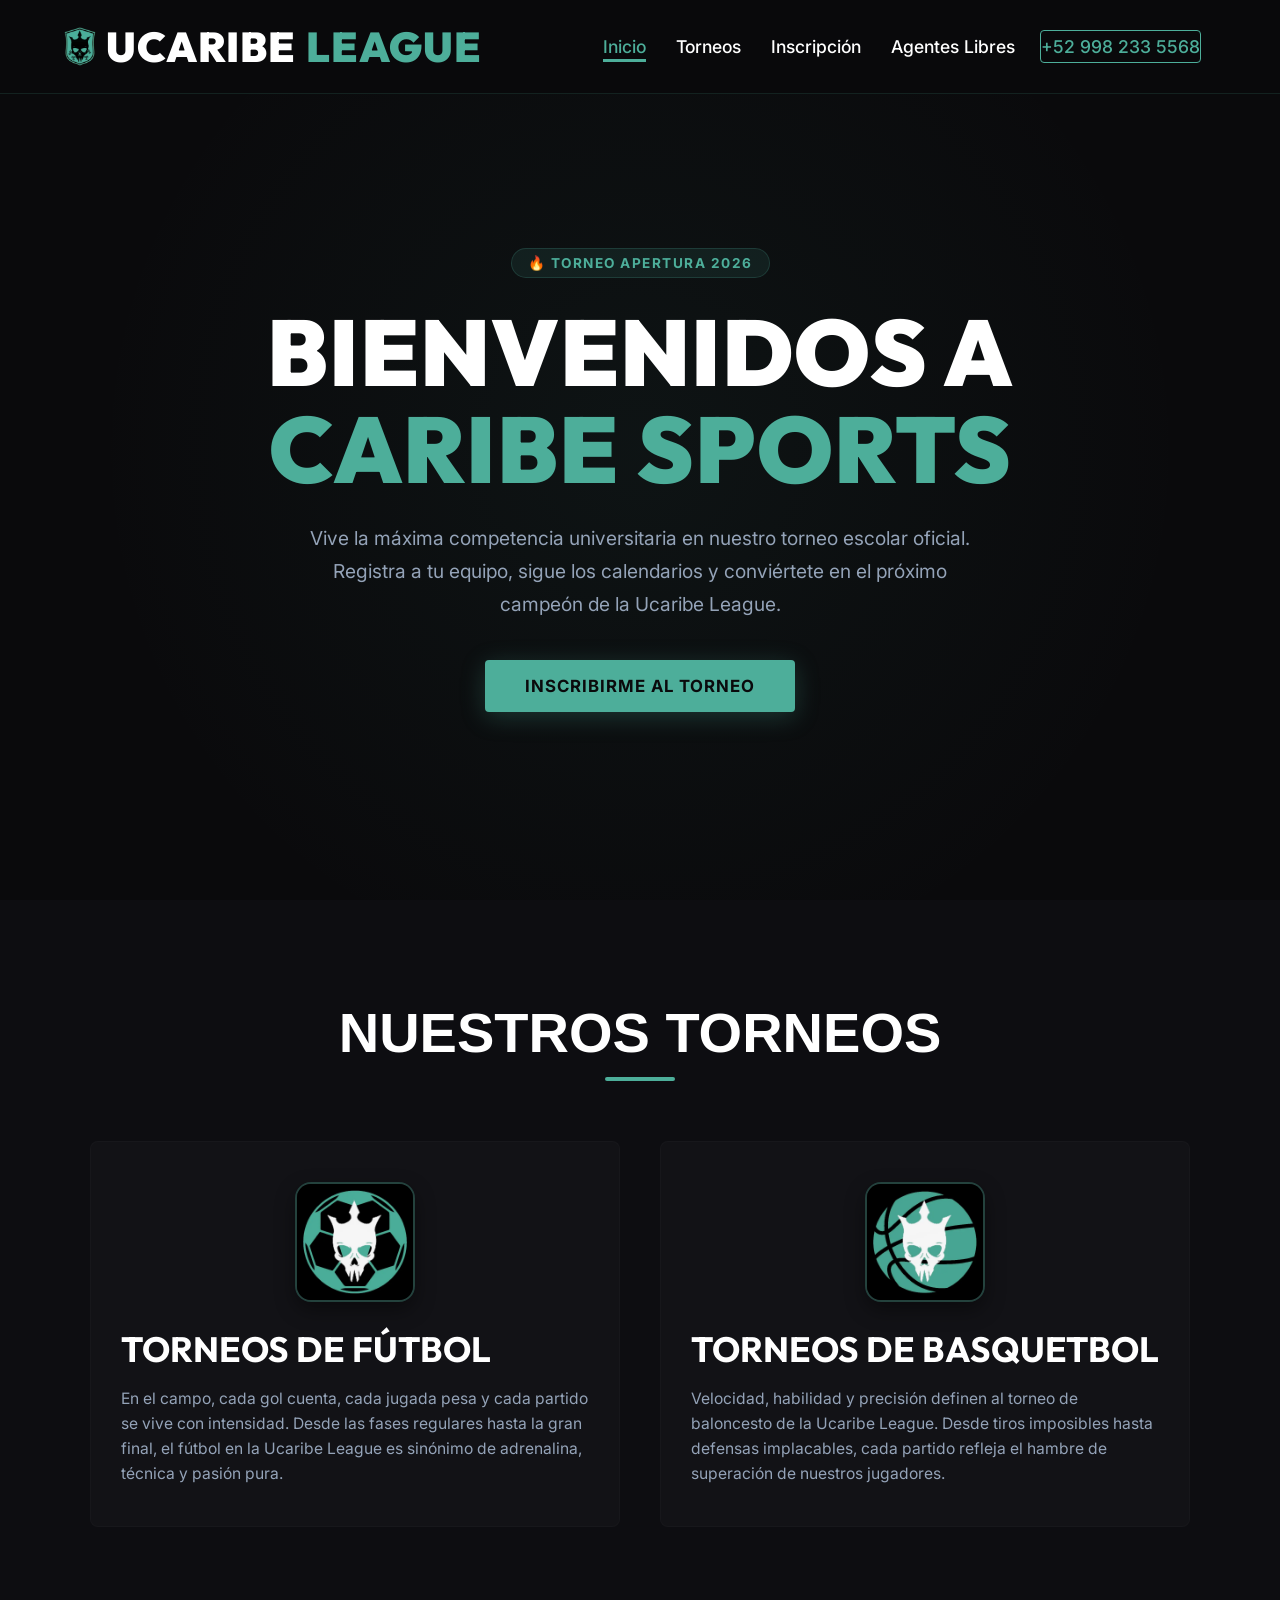
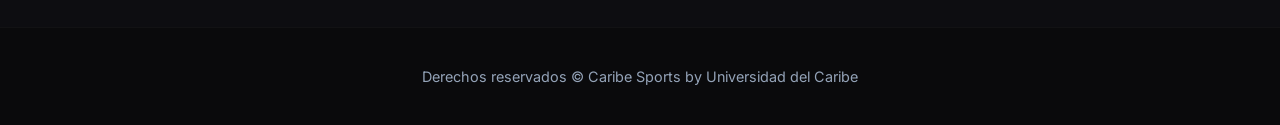
==== index.html @ a1a14f66 "correccion de repositorio" ====
<!DOCTYPE html>
<html lang="es">
<head>
    <meta charset="UTF-8">
    <meta name="viewport" content="width=device-width, initial-scale=1.0">
    <title>Ucaribe League - Caribe Sports</title>
    <link href="https://fonts.googleapis.com/css2?family=Outfit:wght@700;900&family=Inter:wght@400;500;600;700&display=swap" rel="stylesheet">
    <link rel="stylesheet" href="style_index.css">
</head>
<body>

    <header class="navbar">
        <div class="logo">
            <img src="imagenes_ucaribe/logos_ucaribe/logo_ucaribe.png" alt="Logo" class="logo-img">
            UCARIBE<span>LEAGUE</span>
        </div>
        <nav class="nav-links">
            <a href="#" class="active">Inicio</a>
            <a href="torneos.html">Torneos</a>
            <a href="inscripciones.html">Inscripción</a>
            <a href="agentes.html">Agentes Libres</a>
            <a href="https://wa.me/529982335568" target="_blank" class="phone-link">
                +52 998 233 5568
            </a>
        </nav>
    </header>

    <section class="hero-section">
        <div class="hero-center-box">
            <span class="badge">🔥 TORNEO APERTURA 2026</span>
            <h1>Bienvenidos a<br><span>Caribe Sports</span></h1>
            <p>Vive la máxima competencia universitaria en nuestro torneo escolar oficial. Registra a tu equipo, sigue los calendarios y conviértete en el próximo campeón de la Ucaribe League.</p>
            <div class="cta-container">
                <a href="inscripciones.html" class="btn-primary">Inscribirme al Torneo</a>
            </div>
        </div>
    </section>

    <section id="torneos" class="body-section">
        <div class="section-title">
            <h2>Nuestros Torneos</h2>
            <div class="title-underline"></div>
        </div>
        
        <div class="cards-grid">
            <div class="info-card">
                <div class="card-img-wrapper">
                    <img src="imagenes_ucaribe/logos_ucaribe/logo_futbol.png" alt="Torneos de Fútbol" class="card-img">
                </div>
                <h3>TORNEOS DE FÚTBOL</h3>
                <p>En el campo, cada gol cuenta, cada jugada pesa y cada partido se vive con intensidad. Desde las fases regulares hasta la gran final, el fútbol en la Ucaribe League es sinónimo de adrenalina, técnica y pasión pura.</p>
            </div>
            
            <div class="info-card">
                <div class="card-img-wrapper">
                    <img src="imagenes_ucaribe/logos_ucaribe/logo_basquetbol.png" alt="Torneos de Basquetbol" class="card-img">
                </div>
                <h3>TORNEOS DE BASQUETBOL</h3>
                <p>Velocidad, habilidad y precisión definen al torneo de baloncesto de la Ucaribe League. Desde tiros imposibles hasta defensas implacables, cada partido refleja el hambre de superación de nuestros jugadores.</p>
            </div>
        </div>
    </section>

    <footer class="footer-section">
        <p>Derechos reservados © Caribe Sports by Universidad del Caribe</p>
    </footer>

</body>
</html>
---- style_index.css ----
/* RESET GENERAL */
* {
    margin: 0;
    padding: 0;
    box-sizing: border-box;
    scroll-behavior: smooth;
}

:root {
    --base-bg: #0a0a0c;          /* Negro profundo absoluto (fiel a tu petición) */
    --card-bg: #121216;          /* Gris oscuro/negro para contenedores y tarjetas */
    --brand-teal: #4dae9a;       /* Tu color de resaltado exacto para textos y acentos */
    --brand-teal-hover: #3d8f7e;  /* Variación más oscura para efectos hover */
    --text-white: #ffffff;       /* Blanco puro para títulos principales */
    --text-secondary: #94a3b8;   /* Gris suave limpio para párrafos descriptivos */
}

body {
    background-color: var(--base-bg);
    color: var(--text-white);
    font-family: 'Inter', sans-serif; /* Unificamos a Inter para todo el texto base */
    overflow-x: hidden;
}

/* --- 1. HEADER (LOGO IZQUIERDA Y MENÚ DER) --- */
.navbar {
    display: flex;
    justify-content: space-between;
    align-items: center;
    padding: 20px 5%;
    background-color: rgba(10, 10, 12, 0.95);
    backdrop-filter: blur(12px);
    position: fixed;
    width: 100%;
    top: 0;
    left: 0;
    z-index: 1000;
    border-bottom: 1px solid rgba(77, 174, 154, 0.15); /* Línea sutil con tu color de resaltado */
}

.logo {
    display: flex;
    align-items: center;
    gap: 10px; /* <--- Espacio de separación entre la imagen y el texto */
    font-family: 'Outfit', sans-serif;
    font-size: 2.6rem;
    font-weight: 900;
    letter-spacing: 1px;
}

.logo span {
    color: var(--brand-teal); /* Resaltado en tu color */
}

.logo-img {
    height: 40px; /* <--- Ajusta este valor según los píxeles que mida tu logo */
    width: auto;  /* <--- Esto evita que la imagen se deforme o se vea chata */
    object-fit: contain;
}

.nav-links {
    display: flex;
    align-items: center;
}

.nav-links a {
    color: var(--text-white);
    text-decoration: none;
    margin: 0 15px;
    font-weight: 500; /* <-- Deja este grosor fijo */
    font-size: 1.1rem; 
    position: relative;
    padding: 5px 0;
    transition: color 0.3s ease;
}

/* Efecto interactivo inferior con tu color personalizado */
.nav-links a::after {
    content: '';
    position: absolute;
    width: 0;
    height: 3px;
    bottom: 0;
    left: 0;
    background-color: var(--brand-teal);
    transition: width 0.3s ease;
}

.nav-links a:hover::after, .nav-links a.active::after {
    width: 100%;
}

.nav-links a:hover, .nav-links a.active {
    color: var(--brand-teal);
}

.phone-link {
    border: 1px solid var(--brand-teal);
    color: var(--brand-teal) !important;
    padding: 8px 16px;
    border-radius: 4px;
    margin-left: 10px !important;
}

.phone-link:hover {
    background-color: var(--brand-teal);
    color: var(--base-bg) !important; /* Texto negro al pasar el cursor */
}

/* --- 2. HERO PRINCIPAL CENTRADO (BODY) --- */
.hero-section {
    min-height: 100vh;
    display: flex;
    justify-content: center;
    align-items: center;
    text-align: center;
    padding: 100px 20px 40px 20px;
    /* Resplandor radial sutil de fondo usando tu color #4dae9a */
    background: radial-gradient(circle, rgba(77, 174, 154, 0.06) 0%, rgba(10, 10, 12, 0) 70%);
}

.hero-center-box {
    max-width: 800px;
    width: 100%;
    animation: fadeInUp 1s ease-out;
}

.badge {
    background-color: rgba(77, 174, 154, 0.1);
    color: var(--brand-teal);
    padding: 6px 16px;
    border-radius: 50px;
    font-size: 0.85rem;
    font-weight: 700;
    letter-spacing: 1.5px;
    display: inline-block;
    margin-bottom: 25px;
    border: 1px solid rgba(77, 174, 154, 0.2);
}

.hero-center-box h1 {
    font-family: 'Outfit', sans-serif; /* <-- Cambia esta línea */
    font-size: 5.8rem;                 /* <-- Ajusta a 5.8rem para que no rompa en pantallas medianas */
    font-weight: 900;
    line-height: 1.05;
    text-transform: uppercase;
    margin-bottom: 25px;
    letter-spacing: 1px;
}

.hero-center-box h1 span {
    color: var(--brand-teal); /* Destaca "Caribe Sports" con tu color */
}

.hero-center-box p {
    color: var(--text-secondary);
    font-size: 1.2rem;
    line-height: 1.7;
    margin-bottom: 40px;
    max-width: 680px;
    margin-left: auto;
    margin-right: auto;
}

.btn-primary {
    background-color: var(--brand-teal);
    color: var(--base-bg); /* Texto oscuro para contraste perfecto */
    padding: 16px 40px;
    border-radius: 4px;
    text-decoration: none;
    font-weight: 700;
    font-size: 1.05rem;
    text-transform: uppercase;
    letter-spacing: 1px;
    box-shadow: 0 5px 25px rgba(77, 174, 154, 0.25);
    transition: transform 0.3s ease, box-shadow 0.3s ease, background-color 0.3s ease;
    display: inline-block;
}

.btn-primary:hover {
    background-color: var(--brand-teal-hover);
    transform: translateY(-4px);
    box-shadow: 0 8px 30px rgba(77, 174, 154, 0.4);
}

/* --- 3. CUERPO DE TARJETAS DE TORNEOS --- */
.body-section {
    padding: 100px 6%;
    background-color: #0d0d11; /* Fondo ligeramente contrastado pero muy oscuro */
}

.section-title {
    text-align: center;
    margin-bottom: 60px;
}

.section-title h2 {
    font-family: 'Big Shoulders Display', sans-serif;
    font-size: 3.5rem;
    text-transform: uppercase;
}

.title-underline {
    width: 70px;
    height: 4px;
    background-color: var(--brand-teal);
    margin: 12px auto 0 auto;
    border-radius: 2px;
}

.cards-grid {
    display: grid;
    grid-template-columns: repeat(auto-fit, minmax(320px, 1fr));
    gap: 40px;
    max-width: 1100px;
    margin: 0 auto;
}

.info-card {
    background-color: var(--card-bg);
    padding: 40px 30px;
    border-radius: 8px;
    border: 1px solid rgba(255, 255, 255, 0.02);
    transition: transform 0.3s ease, border-color 0.3s ease, box-shadow 0.3s ease;
}

/* Contenedor de la foto de la tarjeta */
.card-img-wrapper {
    width: 120px;          /* <-- Tamaño controlado, ya no se verá gigante */
    aspect-ratio: 1 / 1;   /* Mantiene el formato cuadrado perfecto */
    border-radius: 16px;   /* Bordes suavizados modernos (puedes usar 50% si los quieres circulares) */
    overflow: hidden;     
    margin: 0 auto 25px auto; /* <-- Centra la imagen horizontalmente y le da espacio abajo */
    border: 2px solid rgba(77, 174, 154, 0.3); /* Un borde sutil con tu color turquesa */
    box-shadow: 0 8px 20px rgba(0, 0, 0, 0.4); /* Sombra elegante para que parezca flotar */
}

/* Propiedades de la imagen para que sea responsiva y no se deforme */
.card-img {
    width: 100%;
    height: 100%;
    object-fit: cover;
    transition: transform 0.3s ease;
}

.info-card h3 {
    font-family: 'Outfit', sans-serif; /* <-- Cambia esta línea */
    font-size: 2.2rem;                 /* <-- Sube a 2.2rem para resaltar el título del torneo */
    margin-bottom: 15px;
    color: var(--text-white);
}

.info-card p {
    color: var(--text-secondary);
    font-size: 0.98rem;
    line-height: 1.6;
}

/* --- 4. FOOTER --- */
.footer-section {
    padding: 40px 6%;
    text-align: center;
    border-top: 1px solid rgba(255, 255, 255, 0.03);
    background-color: var(--base-bg);
}

.footer-section p {
    color: var(--text-secondary);
    font-size: 0.9rem;
}

/* ANIMACIÓN DE ENTRADA */
@keyframes fadeInUp {
    from {
        opacity: 0;
        transform: translateY(20px);
    }
    to {
        opacity: 1;
        transform: translateY(0);
    }
}

/* RESPONSIVE DESIGN */
@media (max-width: 1024px) {
    .navbar {
        flex-direction: column;
        gap: 15px;
        padding: 15px 2%;
    }
    .hero-section {
        padding-top: 160px;
    }
    .hero-center-box h1 {
        font-size: 4rem;
    }
}

/* --- DISEÑO ESPECÍFICO PARA TABLETS --- */
@media (max-width: 1024px) and (min-width: 769px) {
    .navbar {
        padding: 20px 4%; /* Reduce un poco los lados del menú */
    }
    
    .nav-links a {
        margin: 0 10px;    /* Junta un poco más los enlaces para que quepan bien */
        font-size: 1rem;   /* Baja sutilmente el tamaño de la letra del menú */
    }

    .hero-center-box h1 {
        font-size: 4.5rem; /* El título se adapta perfectamente sin verse gigante */
    }

    .hero-center-box p {
        font-size: 1.15rem; /* El texto descriptivo se vuelve más compacto */
        max-width: 600px;
    }

    .cards-grid {
        grid-template-columns: repeat(2, 1fr); /* Acomoda las tarjetas en 2 columnas perfectas */
        gap: 25px;
    }
}

@media (max-width: 768px) {
    .nav-links {
        flex-wrap: wrap;
        justify-content: center;
        gap: 8px;
    }
    .nav-links a {
        margin: 0 6px;
        font-size: 0.85rem;
    }
    .hero-center-box h1 {
        font-size: 2.4rem; /* <-- Bajamos un poquito más para asegurar que quepa bien en pantallas chicas */
    }
    .hero-center-box p {
        font-size: 1rem;   /* <-- Texto descriptivo más cómodo para lectura en móvil */
    }
    
    /* --- AQUÍ EMPIEZAN LOS CAMBIOS CLAVE PARA CORREGIR EL TEXTO CORTADO Y LAS TARJETAS --- */
    
    .body-section {
        padding: 40px 5%; /* <-- Esto le da un colchón de aire a los lados para que nada toque las esquinas del cel */
    }

    .section-title h2 {
        font-size: 1.8rem; /* <-- Tamaño perfecto: ya NO se va a cortar el título de "NUESTROS TORNEOS" */
        letter-spacing: 0px;
        line-height: 1.2;
    }

    .cards-grid {
        grid-template-columns: 1fr; /* <-- Obliga a las tarjetas a ponerse una debajo de otra en fila limpia */
        gap: 20px;                  /* <-- Separación ideal entre tarjeta y tarjeta */
        width: 100%;
    }

    .info-card {
        padding: 25px 20px; /* <-- Hace el espacio interior de la tarjeta más compacto para que el texto respire */
    }

    .info-card h3 {
        font-size: 1.5rem;  /* <-- Ajusta los títulos "TORNEOS DE FÚTBOL" y "BASQUETBOL" para celular */
    }
}
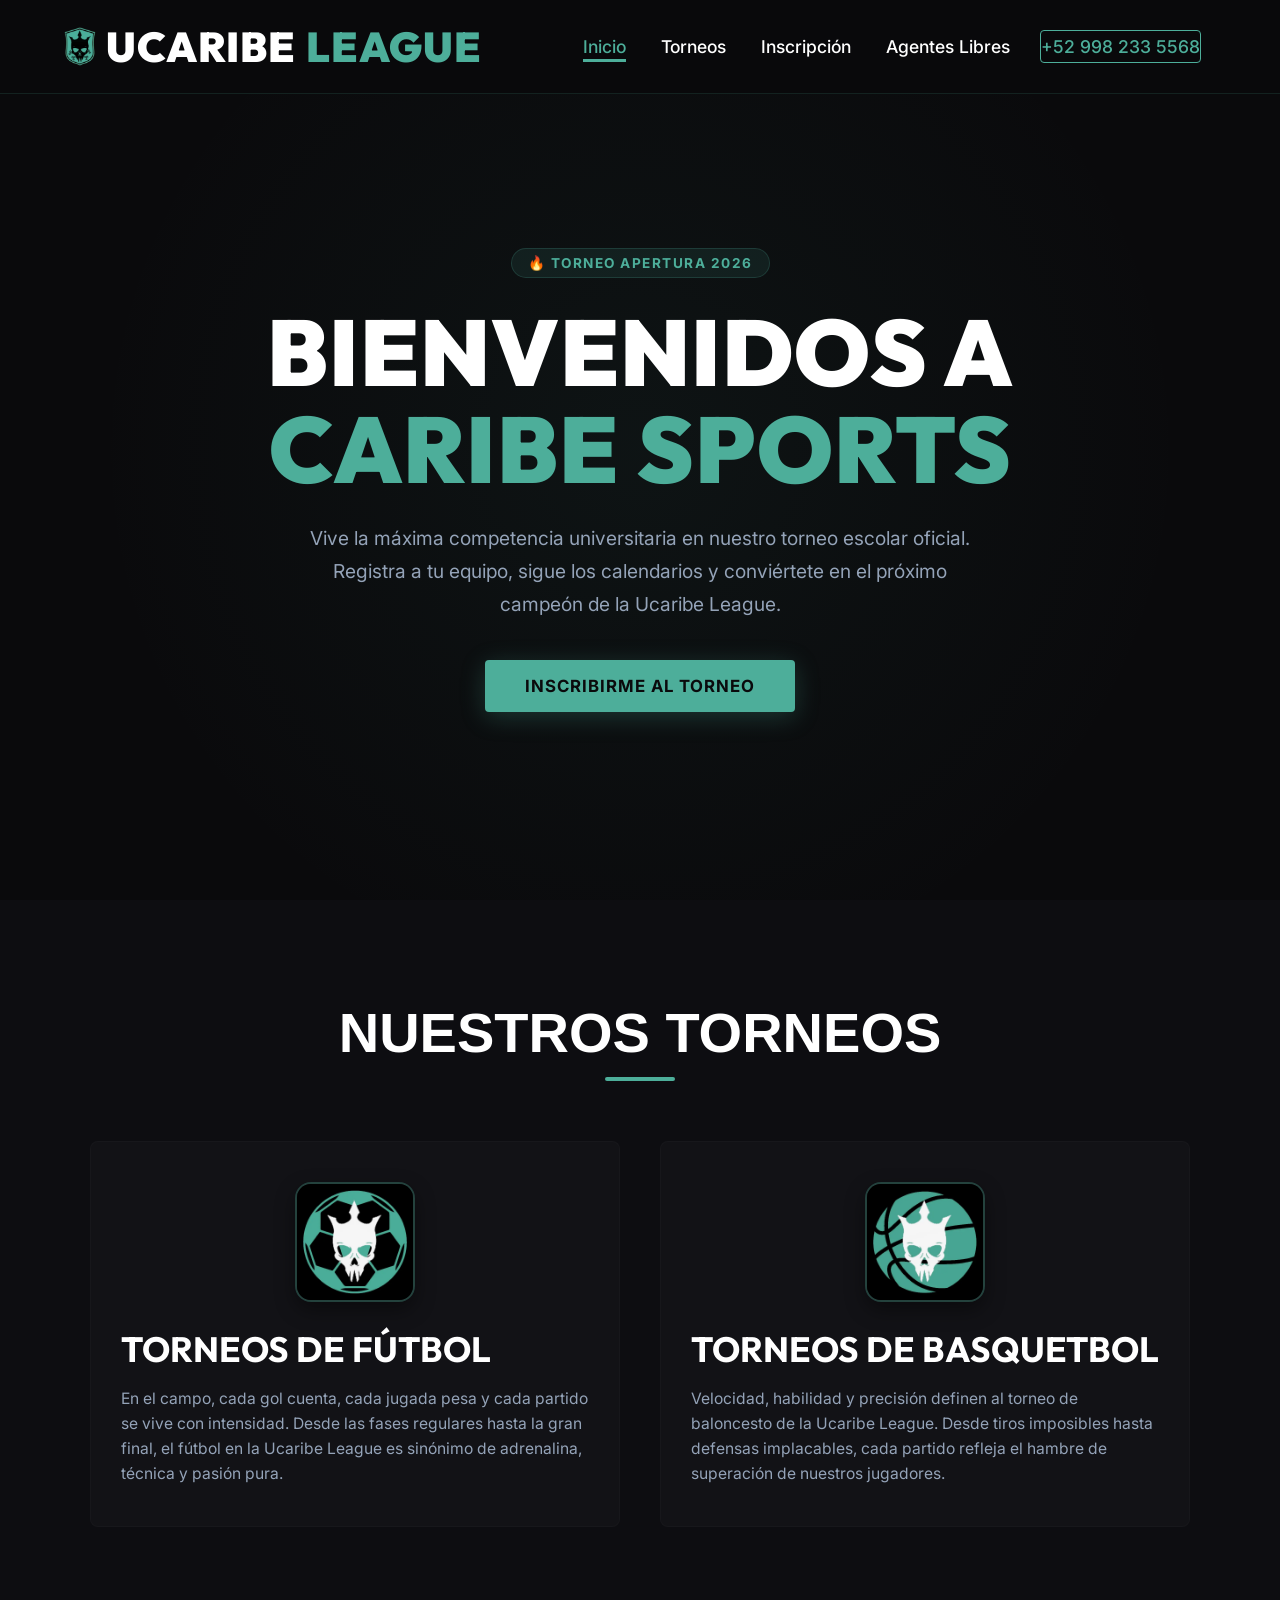
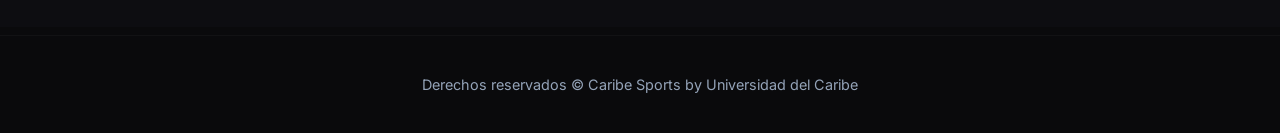
==== commit ce92518c: "trabajo en responsive para celulares" ====
--- a/index.html
+++ b/index.html
@@ -5,7 +5,9 @@
     <meta name="viewport" content="width=device-width, initial-scale=1.0">
     <title>Ucaribe League - Caribe Sports</title>
     <link href="https://fonts.googleapis.com/css2?family=Outfit:wght@700;900&family=Inter:wght@400;500;600;700&display=swap" rel="stylesheet">
+    <link rel="icon" type="image/png" href="imagenes_ucaribe/logos_ucaribe/logo_ucaribe.png">
     <link rel="stylesheet" href="style_index.css">
+    <link rel="stylesheet" href="global.css">
 </head>
 <body>
 
--- a/global.css
+++ b/global.css
@@ -0,0 +1,188 @@
+/* ==========================================================================
+   GLOBAL.CSS - REPOSITORIO DE ORO (BASE MAESTRA)
+   ========================================================================== */
+
+/* ==========================================================================
+   1. RESET GENERAL Y BASE
+   ========================================================================== */
+* { 
+    margin: 0; 
+    padding: 0; 
+    box-sizing: border-box; 
+    scroll-behavior: smooth; 
+}
+
+:root {
+    --base-bg: #0a0a0c;
+    --card-bg: #121216;
+    --brand-teal: #4dae9a;
+    --brand-teal-hover: #3d8f7e;
+    --text-white: #ffffff;
+    --text-secondary: #94a3b8;
+    --text-muted: #6b7280;
+    --border-light: rgba(255, 255, 255, 0.05);
+    --border-radius-md: 12px;
+    --border-radius-lg: 16px;
+    --transition-fast: all 0.3s ease;
+    --shadow-glow: 0 5px 15px rgba(77, 174, 154, 0.2);
+}
+
+body { 
+    background-color: var(--base-bg); 
+    color: var(--text-white); 
+    font-family: 'Inter', sans-serif; 
+    overflow-x: hidden; 
+}
+
+/* ==========================================================================
+   2. HEADER NORMAL (PC) - TUS MEDIDAS EXACTAS
+   ========================================================================== */
+.navbar {
+    display: flex;
+    justify-content: space-between;
+    align-items: center;
+    padding: 20px 5%;
+    background-color: rgba(10, 10, 12, 0.95);
+    backdrop-filter: blur(12px);
+    position: fixed;
+    width: 100%;
+    top: 0;
+    left: 0;
+    z-index: 1000;
+    border-bottom: 1px solid rgba(77, 174, 154, 0.15); /* Línea sutil con tu color de resaltado */
+}
+
+.logo {
+    display: flex;
+    align-items: center;
+    gap: 10px; /* <--- Espacio de separación entre la imagen y el texto */
+    font-family: 'Outfit', sans-serif;
+    font-size: 2.6rem;
+    font-weight: 900;
+    letter-spacing: 1px;
+}
+
+.logo span {
+    color: var(--brand-teal); /* Resaltado en tu color */
+}
+
+.logo-img {
+    height: 40px; /* <--- Ajusta este valor según los píxeles que mida tu logo */
+    width: auto;  /* <--- Esto evita que la imagen se deforme o se vea chata */
+    object-fit: contain;
+}
+
+.nav-links {
+    display: flex;
+    align-items: center;
+    flex-wrap: nowrap !important; /* <-- EL SECRETO: Prohíbe que salten de línea en PC */
+    gap: 5px;
+}
+
+/* Blindaje para que el botón volver se comporte perfectamente */
+#nav-volver {
+    flex-basis: auto !important; /* Evita que intente ocupar todo el ancho */
+    margin: 0 15px !important;
+    white-space: nowrap; /* Mantiene el texto en una sola línea */
+}
+
+.nav-links a {
+    color: var(--text-white);
+    text-decoration: none;
+    margin: 0 15px;
+    font-weight: 500; /* <-- Deja este grosor fijo */
+    font-size: 1.1rem; 
+    position: relative;
+    padding: 5px 0;
+    transition: color 0.3s ease;
+}
+
+/* Efecto interactivo inferior con tu color personalizado */
+.nav-links a::after {
+    content: '';
+    position: absolute;
+    width: 0;
+    height: 3px;
+    bottom: 0;
+    left: 0;
+    background-color: var(--brand-teal);
+    transition: width 0.3s ease;
+}
+
+.nav-links a:hover::after, .nav-links a.active::after {
+    width: 100%;
+}
+
+.nav-links a:hover, .nav-links a.active {
+    color: var(--brand-teal);
+}
+
+.phone-link {
+    border: 1px solid var(--brand-teal);
+    color: var(--brand-teal) !important;
+    padding: 8px 16px;
+    border-radius: 4px;
+    margin-left: 10px !important;
+}
+
+.phone-link:hover {
+    background-color: var(--brand-teal);
+    color: var(--base-bg) !important; /* Texto negro al pasar el cursor */
+}
+
+/* ==========================================================================
+   3. FOOTER COMPARTIDO (PC Y MÓVIL)
+   ========================================================================== */
+.footer-section {
+    padding: 40px 6%;
+    text-align: center;
+    border-top: 1px solid rgba(255, 255, 255, 0.03);
+    background-color: var(--base-bg);
+    margin-top: 8px;
+}
+
+.footer-section p {
+    color: var(--text-secondary);
+    font-size: 0.9rem;
+}
+
+/* ==========================================================================
+   4. ADAPTACIÓN MÁXIMA PARA CELULARES (CABECERA Y GLOBAL)
+   ========================================================================== */
+@media (max-width: 768px) {
+    /* Logo arriba, conservando el padding original */
+    .navbar {
+        flex-direction: column;
+        align-items: center; 
+        padding: 20px 5%; 
+        gap: 15px;
+    }
+
+    /* Enlaces adaptables para celular */
+    .nav-links {
+        flex-wrap: wrap;
+        justify-content: center;
+        gap: 8px;
+        width: 100%;
+    }
+
+    .nav-links a {
+        margin: 0 6px;
+        font-size: 0.85rem;
+    }
+
+    /* Protección para los botones largos en su propia línea */
+    .phone-link, #nav-volver {
+        margin-left: 0 !important;
+        margin-top: 5px;
+        flex-basis: 100%; 
+        text-align: center;
+    }
+    
+    .phone-link {
+        flex-basis: auto;
+        display: block;
+        width: fit-content;
+        margin: 5px auto 0 auto !important;
+    }
+}
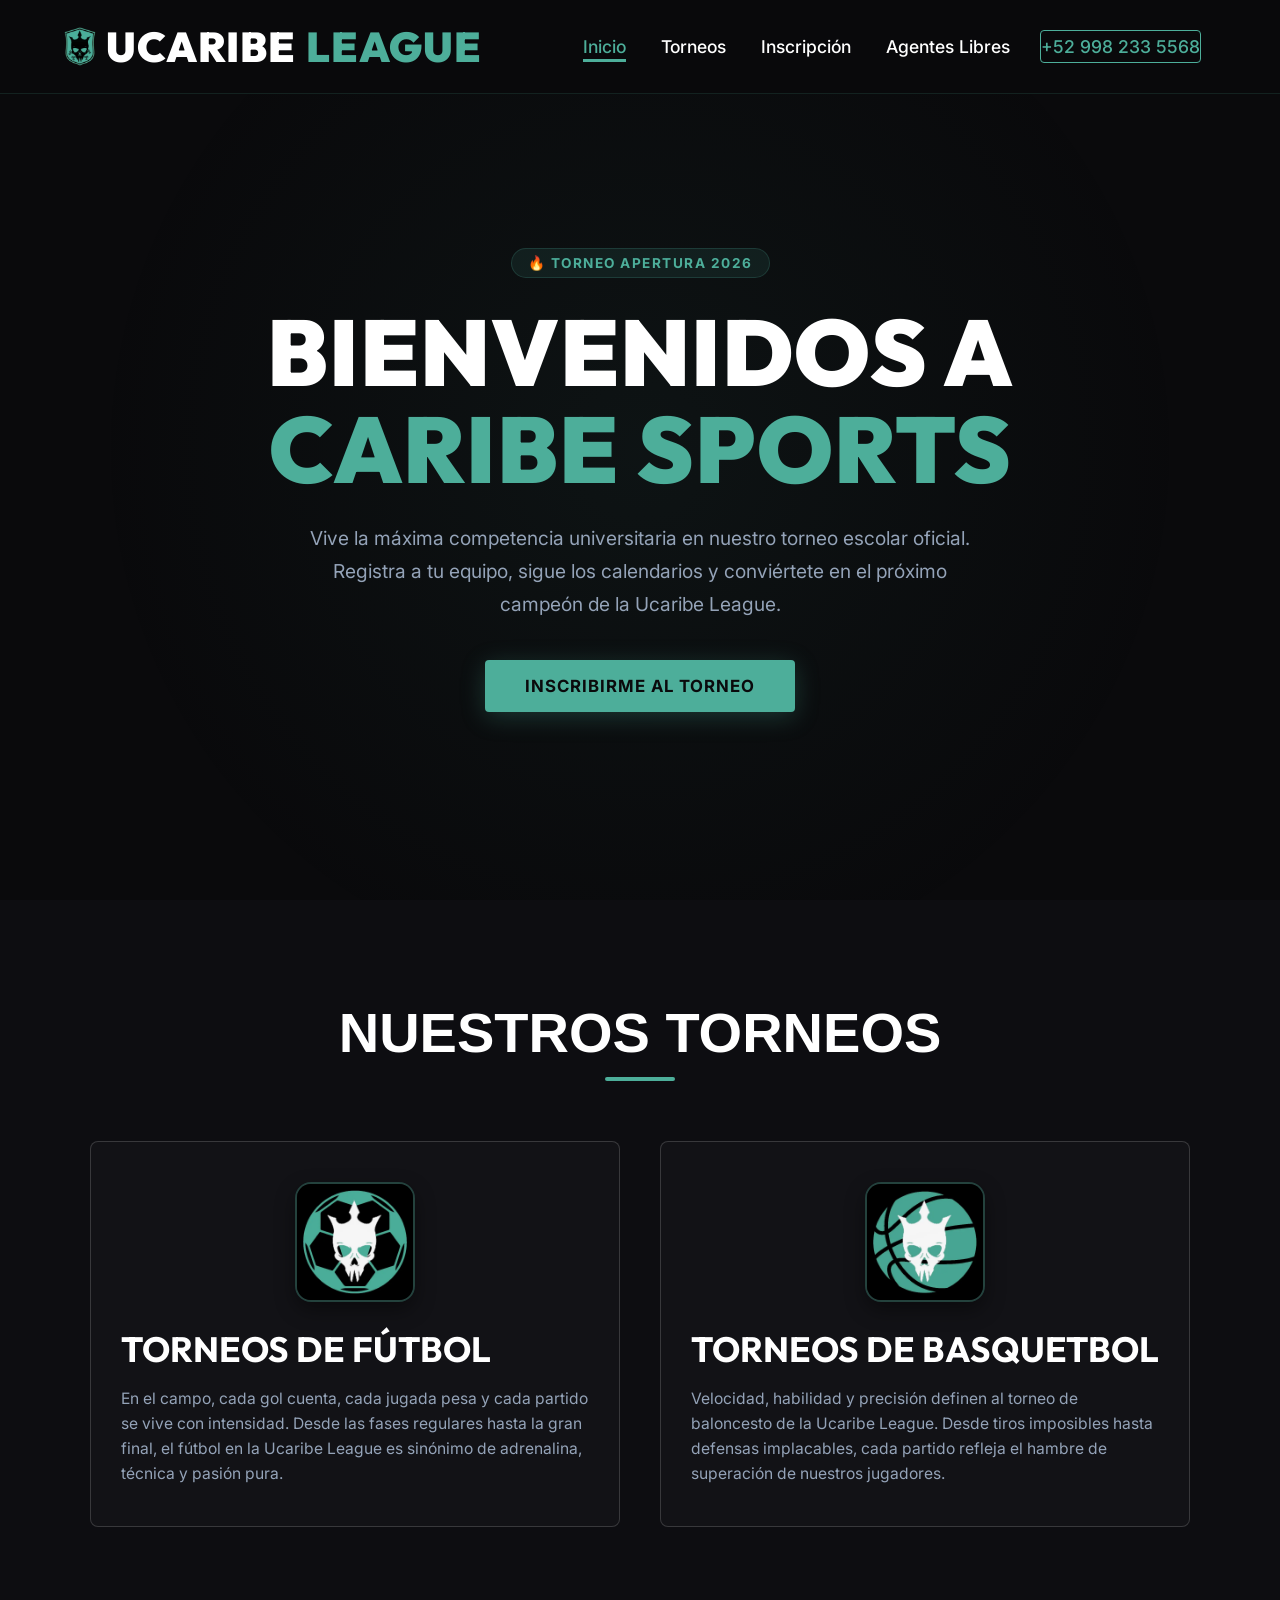
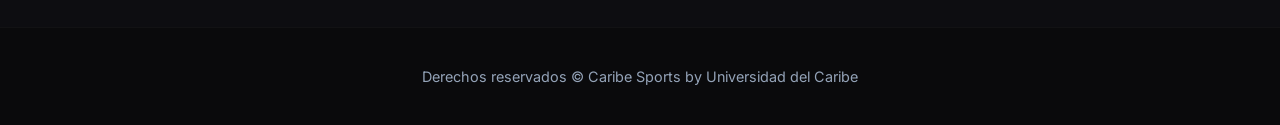
==== commit ce688c1f: "cambios en todo el diseño y funcionamiento de la pagina, diseño casi terminado" ====
--- a/index.html
+++ b/index.html
@@ -9,7 +9,7 @@
     <link rel="stylesheet" href="style_index.css">
     <link rel="stylesheet" href="global.css">
 </head>
-<body>
+<body class="page-enter">
 
     <header class="navbar">
         <div class="logo">
--- a/style_index.css
+++ b/style_index.css
@@ -1,110 +1,8 @@
-/* RESET GENERAL */
-* {
-    margin: 0;
-    padding: 0;
-    box-sizing: border-box;
-    scroll-behavior: smooth;
-}
-
-:root {
-    --base-bg: #0a0a0c;          /* Negro profundo absoluto (fiel a tu petición) */
-    --card-bg: #121216;          /* Gris oscuro/negro para contenedores y tarjetas */
-    --brand-teal: #4dae9a;       /* Tu color de resaltado exacto para textos y acentos */
-    --brand-teal-hover: #3d8f7e;  /* Variación más oscura para efectos hover */
-    --text-white: #ffffff;       /* Blanco puro para títulos principales */
-    --text-secondary: #94a3b8;   /* Gris suave limpio para párrafos descriptivos */
-}
-
 body {
     background-color: var(--base-bg);
     color: var(--text-white);
     font-family: 'Inter', sans-serif; /* Unificamos a Inter para todo el texto base */
     overflow-x: hidden;
-}
-
-/* --- 1. HEADER (LOGO IZQUIERDA Y MENÚ DER) --- */
-.navbar {
-    display: flex;
-    justify-content: space-between;
-    align-items: center;
-    padding: 20px 5%;
-    background-color: rgba(10, 10, 12, 0.95);
-    backdrop-filter: blur(12px);
-    position: fixed;
-    width: 100%;
-    top: 0;
-    left: 0;
-    z-index: 1000;
-    border-bottom: 1px solid rgba(77, 174, 154, 0.15); /* Línea sutil con tu color de resaltado */
-}
-
-.logo {
-    display: flex;
-    align-items: center;
-    gap: 10px; /* <--- Espacio de separación entre la imagen y el texto */
-    font-family: 'Outfit', sans-serif;
-    font-size: 2.6rem;
-    font-weight: 900;
-    letter-spacing: 1px;
-}
-
-.logo span {
-    color: var(--brand-teal); /* Resaltado en tu color */
-}
-
-.logo-img {
-    height: 40px; /* <--- Ajusta este valor según los píxeles que mida tu logo */
-    width: auto;  /* <--- Esto evita que la imagen se deforme o se vea chata */
-    object-fit: contain;
-}
-
-.nav-links {
-    display: flex;
-    align-items: center;
-}
-
-.nav-links a {
-    color: var(--text-white);
-    text-decoration: none;
-    margin: 0 15px;
-    font-weight: 500; /* <-- Deja este grosor fijo */
-    font-size: 1.1rem; 
-    position: relative;
-    padding: 5px 0;
-    transition: color 0.3s ease;
-}
-
-/* Efecto interactivo inferior con tu color personalizado */
-.nav-links a::after {
-    content: '';
-    position: absolute;
-    width: 0;
-    height: 3px;
-    bottom: 0;
-    left: 0;
-    background-color: var(--brand-teal);
-    transition: width 0.3s ease;
-}
-
-.nav-links a:hover::after, .nav-links a.active::after {
-    width: 100%;
-}
-
-.nav-links a:hover, .nav-links a.active {
-    color: var(--brand-teal);
-}
-
-.phone-link {
-    border: 1px solid var(--brand-teal);
-    color: var(--brand-teal) !important;
-    padding: 8px 16px;
-    border-radius: 4px;
-    margin-left: 10px !important;
-}
-
-.phone-link:hover {
-    background-color: var(--brand-teal);
-    color: var(--base-bg) !important; /* Texto negro al pasar el cursor */
 }
 
 /* --- 2. HERO PRINCIPAL CENTRADO (BODY) --- */
@@ -220,7 +118,7 @@
     background-color: var(--card-bg);
     padding: 40px 30px;
     border-radius: 8px;
-    border: 1px solid rgba(255, 255, 255, 0.02);
+    border: 1px solid rgba(255, 255, 255, 0.16);
     transition: transform 0.3s ease, border-color 0.3s ease, box-shadow 0.3s ease;
 }
 
@@ -256,19 +154,6 @@
     line-height: 1.6;
 }
 
-/* --- 4. FOOTER --- */
-.footer-section {
-    padding: 40px 6%;
-    text-align: center;
-    border-top: 1px solid rgba(255, 255, 255, 0.03);
-    background-color: var(--base-bg);
-}
-
-.footer-section p {
-    color: var(--text-secondary);
-    font-size: 0.9rem;
-}
-
 /* ANIMACIÓN DE ENTRADA */
 @keyframes fadeInUp {
     from {
@@ -281,47 +166,7 @@
     }
 }
 
-/* RESPONSIVE DESIGN */
-@media (max-width: 1024px) {
-    .navbar {
-        flex-direction: column;
-        gap: 15px;
-        padding: 15px 2%;
-    }
-    .hero-section {
-        padding-top: 160px;
-    }
-    .hero-center-box h1 {
-        font-size: 4rem;
-    }
-}
-
-/* --- DISEÑO ESPECÍFICO PARA TABLETS --- */
-@media (max-width: 1024px) and (min-width: 769px) {
-    .navbar {
-        padding: 20px 4%; /* Reduce un poco los lados del menú */
-    }
-    
-    .nav-links a {
-        margin: 0 10px;    /* Junta un poco más los enlaces para que quepan bien */
-        font-size: 1rem;   /* Baja sutilmente el tamaño de la letra del menú */
-    }
-
-    .hero-center-box h1 {
-        font-size: 4.5rem; /* El título se adapta perfectamente sin verse gigante */
-    }
-
-    .hero-center-box p {
-        font-size: 1.15rem; /* El texto descriptivo se vuelve más compacto */
-        max-width: 600px;
-    }
-
-    .cards-grid {
-        grid-template-columns: repeat(2, 1fr); /* Acomoda las tarjetas en 2 columnas perfectas */
-        gap: 25px;
-    }
-}
-
+/* RESPONSIVE DESIGN — SOLO MÓVIL */
 @media (max-width: 768px) {
     .nav-links {
         flex-wrap: wrap;
--- a/global.css
+++ b/global.css
@@ -10,6 +10,12 @@
     padding: 0; 
     box-sizing: border-box; 
     scroll-behavior: smooth; 
+}
+
+html, body {
+    width: 100%;
+    max-width: 100%;
+    min-height: 100%;
 }
 
 :root {
@@ -32,6 +38,25 @@
     color: var(--text-white); 
     font-family: 'Inter', sans-serif; 
     overflow-x: hidden; 
+    overflow-y: auto;
+    min-height: 100vh;
+    display: flex;
+    flex-direction: column;
+}
+
+@keyframes pageFadeInUp {
+    from {
+        opacity: 0;
+        transform: translateY(20px);
+    }
+    to {
+        opacity: 1;
+        transform: translateY(0);
+    }
+}
+
+body.page-enter {
+    animation: pageFadeInUp 0.75s ease-out both;
 }
 
 /* ==========================================================================
@@ -129,27 +154,56 @@
     background-color: var(--brand-teal);
     color: var(--base-bg) !important; /* Texto negro al pasar el cursor */
 }
+/* ========
+ESTILOS VARIOS
+===== */
+
+.escudo-item { display: flex; flex-direction: column; align-items: center; gap: 5px; }
+.escudo-name { font-size: 0.7rem; color: var(--text-secondary); text-align: center; font-weight: 600; }
 
 /* ==========================================================================
    3. FOOTER COMPARTIDO (PC Y MÓVIL)
    ========================================================================== */
 .footer-section {
+    display: block;
+    width: 100%;
+    max-width: 100%;
+    min-width: 0;
     padding: 40px 6%;
     text-align: center;
     border-top: 1px solid rgba(255, 255, 255, 0.03);
     background-color: var(--base-bg);
-    margin-top: 8px;
+    margin: 40px 0 0 0;
+    margin-top: auto;
+    clear: both;
+    box-sizing: border-box;
+    position: relative;
+    left: 0;
+    right: 0;
 }
 
 .footer-section p {
     color: var(--text-secondary);
     font-size: 0.9rem;
+    margin: 0;
 }
 
 /* ==========================================================================
    4. ADAPTACIÓN MÁXIMA PARA CELULARES (CABECERA Y GLOBAL)
    ========================================================================== */
 @media (max-width: 768px) {
+    html, body {
+        height: auto;
+        min-height: 100%;
+        overflow-y: auto;
+    }
+
+    body {
+        display: flex;
+        flex-direction: column;
+        position: static;
+    }
+
     /* Logo arriba, conservando el padding original */
     .navbar {
         flex-direction: column;
@@ -185,4 +239,44 @@
         width: fit-content;
         margin: 5px auto 0 auto !important;
     }
-}+
+    .footer-section {
+        display: block !important;
+        visibility: visible !important;
+        opacity: 1 !important;
+        position: relative !important;
+        z-index: 5;
+        width: 100% !important;
+        max-width: 100% !important;
+        min-width: 100% !important;
+        padding: 44px 18px !important;
+        box-sizing: border-box !important;
+        border-top: 1px solid rgba(148, 163, 184, 0.16);
+    }
+
+    .footer-section p {
+        display: block !important;
+        visibility: visible !important;
+        opacity: 1 !important;
+        line-height: 1.5;
+    }
+
+    /* Mobile-only fixes: remove unnecessary bottom blocks and backgrounds above footer */
+    .torneo-content-wrapper {
+        margin-bottom: 0 !important;
+        padding-bottom: 0 !important;
+        background: transparent !important;
+    }
+
+    .table-wrapper {
+        margin-bottom: 12px !important;
+        background: transparent !important;
+    }
+
+    /* Ensure no unexpected full-width colored bars appear near the page bottom */
+    .stats-view, .modal-overlay, .placeholder-bottom-block, .content-wrapper, .page-section {
+        background: transparent !important;
+        box-shadow: none !important;
+        border: none !important;
+    }
+}
